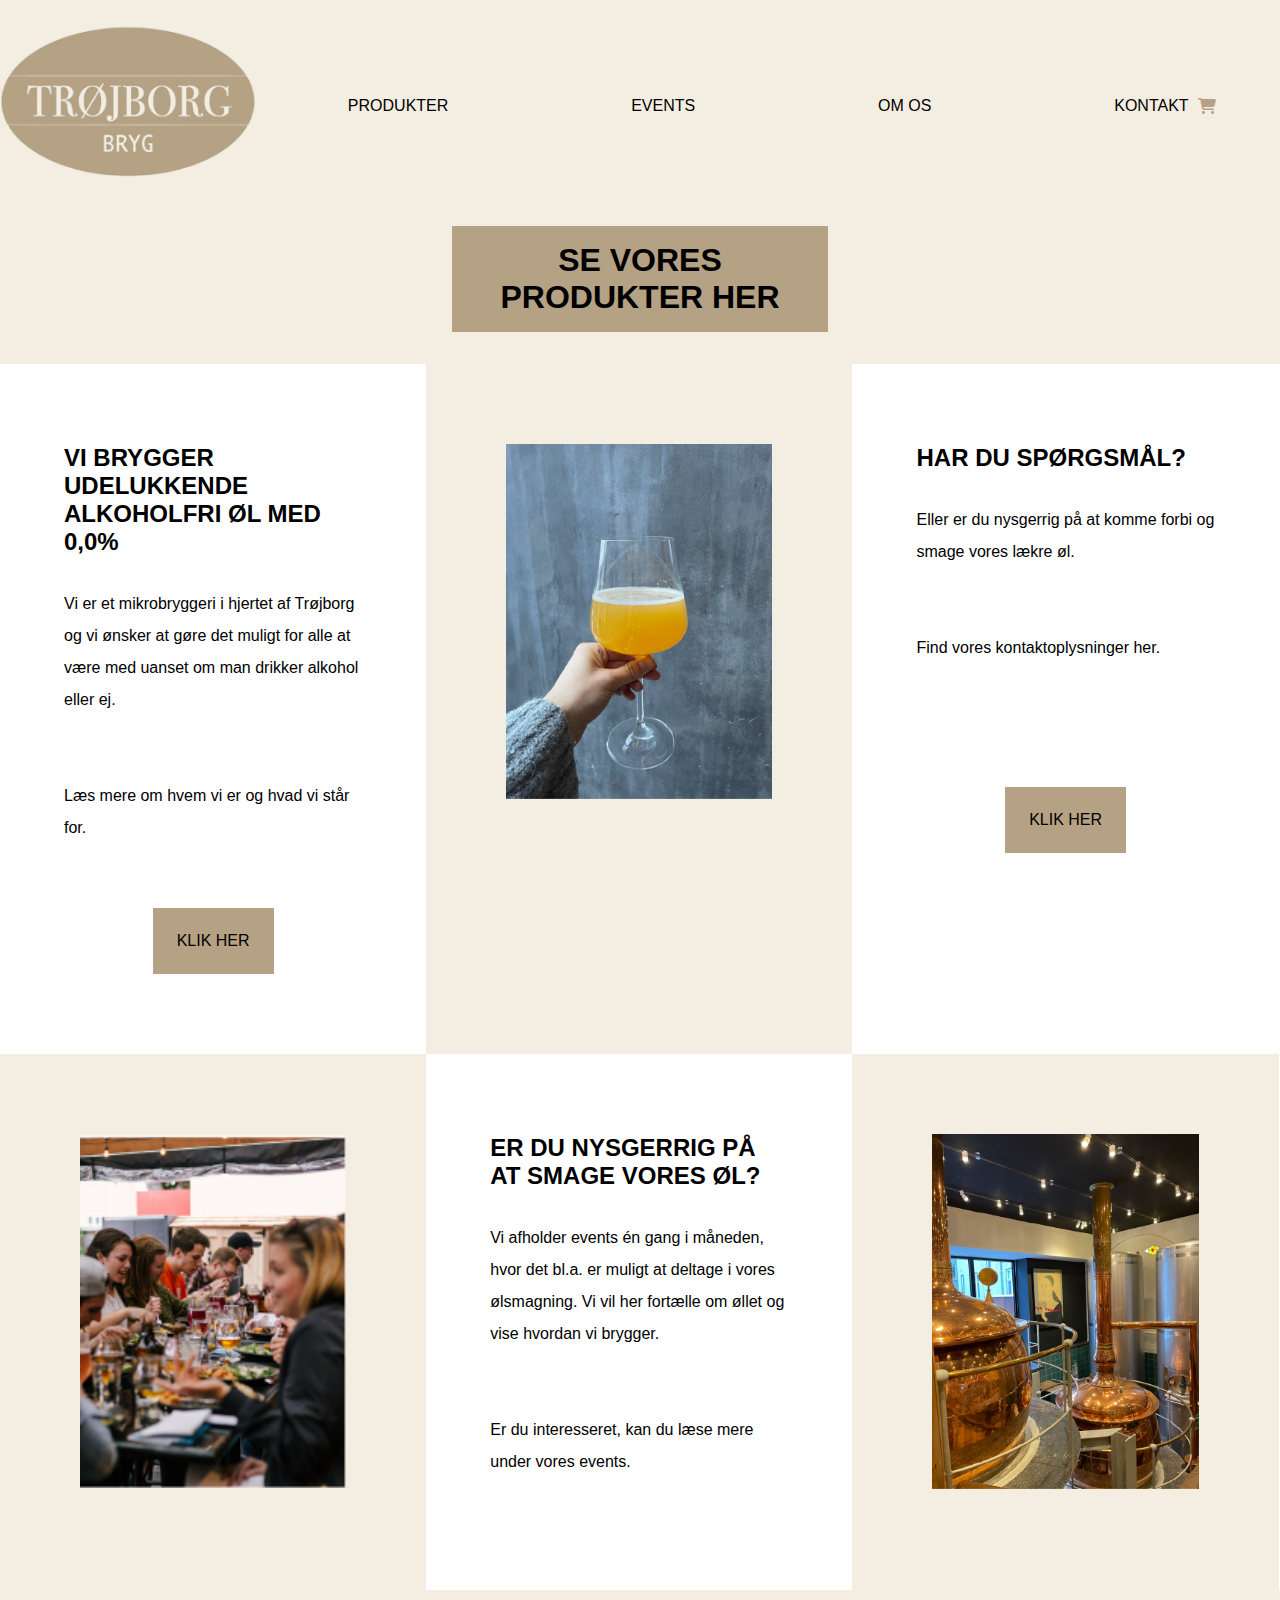
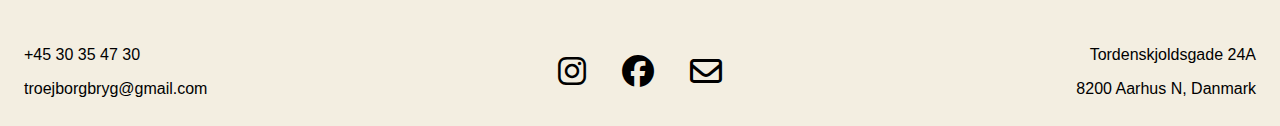
==== index.html @ c744fb50 "Første upload til Github" ====
<!DOCTYPE html>
<html lang="da">
<head>
    <meta charset="UTF-8">
    <meta name="viewport" content="width=device-width, initial-scale=1.0">
    <title>Forside NY</title>
    <link rel="stylesheet" href="https://cdnjs.cloudflare.com/ajax/libs/font-awesome/6.4.2/css/all.min.css">
    <link rel="stylesheet" href="css/style.css">
    <link rel="icon" href="img/logo.webp"> 
</head>
<body>
    <header>
        <nav>
            <div class="logo-container">
              <a href="index.html"><img src="img/logo.webp" alt="" class="logo"></a>
            </div>
            <div class="shopping-container">
              <i class="fa-solid fa-shopping-cart"></i>
            </div>
            <!-- step 12 - adding input tag, label tag and i tag for fontawesome icon -->
            <input type="checkbox" id="check" />
            <!-- step 13 - adding class attribute -->
            <label for="check" class="checkbtn">
              <i class="fa fa-bars"></i>
            </label>
            <!-- END step 12 - adding input tag, label tag and i tag for fontawesome icon -->
            <!-- <label for="logo" class="logo"></label> -->
            
           
            <ul>
              <li id="menu-produkter"><a href="produkter.html">PRODUKTER</a></li>
              <li id="menu-events"><a href="error.html">EVENTS</a></li>
               <li id="menu-om"><a href="om.html">OM OS</a></li>
              <li id="menu-kontakt"><a href="kontakt.html">KONTAKT</a></li>
            </ul>
          </nav>
          
        <!-- <nav>    
                <div class="menu-mobil">
                    <input type="checkbox" id="check">
                    <label for="check" class="checkbtn">
                        <i class="fa-solid fa-bars"></i>
                    </label>
                </div>
                            
                    <ul class="menu-pc">
                        <li id="menu-produkter"><a href="produkter.html">PRODUKTER</a></li>
                        <li id="menu-events"><a href="error.html">EVENTS</a></li>
                              logo -->
                            <!-- <li><a href="index.html" id="navlogo">
                                 <img src="img/logo.webp" alt="Logo"></a>
                            </li> -->
                        <!-- <li id="menu-om"><a href="om.html">OM OS</a></li>
                        <li id="menu-kontakt"><a href="kontakt.html">KONTAKT</a></li>
                    </ul>

                    <a href="#"><i class="fa-solid fa-cart-shopping"></i></a>
        </nav> --> 
    </header>

    
<main>
        <section class="forside-storboks">
            <img src="img/baggrundlemon.webp" alt="Alkoholfri Øl med Citrus">
        <div class="tekstbox">
            <a href="produkter.html"><h1>SE VORES <br> PRODUKTER HER</h1></a>
        </div>
        </section>

        <section class="forside-bokse">
            <div class="forside-boks1">
                <h2>VI BRYGGER UDELUKKENDE ALKOHOLFRI ØL MED 0,0%</h2>
                <p>Vi er et mikrobryggeri i hjertet af Trøjborg og vi ønsker at gøre det muligt for alle at være med uanset om man drikker alkohol eller ej.</p> 
                <p>Læs mere om hvem vi er og hvad vi står for. </p>
                
                <div class="forside-boks1-knap">
                    <a class="forside-boks1-link" href="om.html">KLIK HER</a>
                </div>
            </div>

            <div class="forside-boks2">
                <img class="forside-boks2-billede" src="img/oel-i-glas.webp" alt="Alkoholfri øl i glas">
            </div>

            <div class="forside-boks3">
                <h2>HAR DU SPØRGSMÅL?</h2>
                <p>Eller er du nysgerrig på at komme forbi og smage vores lækre øl. </p>
                <p>Find vores kontaktoplysninger her.</p>
                <div class="forside-boks3-knap">
                    <a class="forside-boks3-link" href="kontakt.html">KLIK HER</a>
                </div>
            </div>

         
            <div class="forside-boks4">
                <img class="forside-boks4-billede" src="img/socialt.webp" alt="Socialt arrangement">
            </div>

            <div class="forside-boks5">
                <h2>ER DU NYSGERRIG PÅ AT SMAGE VORES ØL?</h2>
                    <P>Vi afholder events én gang i måneden, hvor det bl.a. er muligt at deltage i vores ølsmagning. Vi vil her fortælle om øllet og vise hvordan vi brygger.</P>
                    <P>Er du interesseret, kan du læse mere under vores events.  </P>
            </div>

            <div class="forside-boks6">
                <img class="forside-boks6-billede" src="img/stort-bryggeri.webp" alt="Bryggeri">
            </div>
        </section>
</main>

<footer>
        <div class="footer-kontakt">
            <ul>
                <li>+45 30 35 47 30</li>
                <li>troejborgbryg@gmail.com</li>
            </ul>
        </div>

        <div class="social">
            <a href="#"><i class="fab fa-instagram"></i></a>
            <a class="fb" href="#"><i class="fab fa-facebook"></i></a>
            <a href="mailto:mia.s.lauridsen@gmail.com"><i class="fa-regular fa-envelope"></i></a>
        </div>

        <div class="footer-adresse">
            <ul>
                <li>Tordenskjoldsgade 24A</li>
                <li>8200 Aarhus N, Danmark</li>
            </ul>
        </div>
  
</footer>
</body>
</html>
---- css/style.css ----
* {
    padding: 0;
    margin: 0;
    text-decoration: none;
    list-style: none;
    box-sizing: border-box;
    font-family: Arial, Helvetica, sans-serif;
} 
body {
    width: 100%;
}

nav {
    background-color: #f3eee1;
    position: fixed;
    z-index: 5;
    width: 100%;
}

nav ul li {
   margin: 0 2%;
}

nav ul li a {
    display: inline-block; 
    font-size: 1rem;
    color: black;
}

#menu-produkter :hover {
    opacity: 0.2;
  }

#menu-events :hover {
    opacity: 0.2;
}

#menu-om :hover{
    opacity: 0.2;
  }

#menu-kontakt :hover {
    opacity: 0.2;
}

#check {
    display: none;
}

.logo {
    height: 12rem;
}
 
.shopping-container {
    position: absolute;
    right: 10%;
    top: 40%;
    color: #b5a183;
}

.shopping-container:hover {
    opacity: 0.5;
}

.fa-bars {
    position: absolute;
    right: 4%;
    top: 40%;
    color: #b5a183;
}

.fa-bars:hover {
    opacity: 0.5;
}

/*************************************************************************************************************************************/
/********************************************************** FORSIDE ******************************************************************/
/*************************************************************************************************************************************/

/* section med big photo */

.forside-storboks {
    position: relative;
    display: flex;
    flex-direction: column;
    justify-content: center;
    align-items: center;
    background-color: #f3eee1;
}

.forside-storboks img {
    width: 100%;
    padding:9rem 10rem 4rem 10rem;
}

.forside-storboks .tekstbox {
    background-color: #b5a183;
    padding: 1rem 3rem;
    margin-bottom: 2rem;
    text-align: center;
}

.forside-storboks .tekstbox a {
    background-color: #b5a183;
    color: black;
    padding: 1rem 0;
    text-align: center;
}

.forside-storboks .tekstbox a :hover {
    color: #f3eee1;
}

/* De seks bokse */

.forside-bokse {
    display: flex;
    flex-wrap: wrap;
    background-color: white;
    width: 100%;
  }
  
  .forside-bokse .forside-boks1 {
    background-color: white;
    width: 33.3%;
    font-size: 1rem;
    padding: 5rem 4rem;
  }

  .forside-bokse .forside-boks1 p {
    text-align: left;
    font-size: 1rem;
    padding: 2rem 0;
    line-height: 2rem;
  }

  .forside-boks1-knap {
    text-align: center;
  }

  .forside-boks1-link {
    background-color: #b5a183;
    color: black;
    display: inline-block;
    padding: 1.5rem;
    margin-top: 2rem;
  }

  .forside-boks1-knap :hover {
    color: #f3eee1;
  }

  .forside-bokse .forside-boks2 {
    background-color: #f3eee1;
    width: 33.3%;
    font-size: 1rem;
  }

  .forside-bokse img {
    width: 100%;
    padding: 5rem;
  }

  .forside-bokse .forside-boks3 {
    background-color: white;
    width: 33.3%;
    font-size: 1rem;
    padding: 5rem 4rem;
  }

  .forside-bokse .forside-boks3 p {
    text-align: left;
    font-size: 1rem;
    padding: 2rem 0;
    line-height: 2rem;
  }

  .forside-boks3-knap {
    text-align: center;
  }

  .forside-boks3-link {
    background-color: #b5a183;
    color: black;
    display: inline-block;
    padding: 1.5rem;
    margin-top: 5.7rem;
  }

  .forside-boks3-knap :hover {
    color: #f3eee1;
  }


  .forside-bokse .forside-boks4 {
    background-color: #f3eee1;
    width: 33.3%;
    text-align: center;
    font-size: 1rem;
  }

  .forside-bokse .forside-boks4 img {
    width: 100%;
    padding: 5rem;
  }

  .forside-bokse .forside-boks5 {
    background-color: white;
    width: 33.3%;
    text-align: left;
    font-size: 1rem;
    padding: 5rem 4rem;
  }

  .forside-bokse .forside-boks5 p {
    text-align: left;
    font-size: 1rem;
    padding: 2rem 0;
    line-height: 2rem;
  }

  .forside-bokse .forside-boks6 {
    background-color: #f3eee1;
    width: 33.3%;
    text-align: center;
    font-size: 1rem;
  }

  .forside-bokse img {
    width: 100%;
    padding: 5rem;
  }


/*************************************************************************************************************************************/
/********************************************************** PRODUKTER ****************************************************************/
/*************************************************************************************************************************************/

.produkter-overskrift {
    background-color: #f3eee1;
    padding: 12rem 0 2rem 0;
    text-align: center;
}

.produkter-overskrift h1 {
    font-size: 2rem;   
    padding-bottom: 2rem;
    font-family: 'Times New Roman', Times, serif;
}

.produkter-overskrift p {
    padding: 1rem 15%;
}

/* læs mere knap + læs mindre knapper */


#laesmere {
    display: none;
}

#laesmere:checked ~ .content {
    display: block;
}

#laesmere:checked ~ .label-laes {
    display: none;
}

.content {
display: none;
}

/* Produkt varianter */

.produkter-varianter {
    display: flex;
    flex-wrap: wrap;
}

.produkter-citrus {
    background-color: white;
    width: 24%;
    text-align: center;
    font-size: 1rem;
    margin: 0.5rem 0.5%;
}

.produkter-citrus img {
    width: 100%;
 }


 .produkter-citrus-link {
    color: black;
 } 

 .produkter-citrus-link :hover {
    opacity: 0.5;
 }

.produkter-cherry {
    background-color: white;
    width: 24%;
    text-align: center;
    font-size: 1rem;
    margin: 0.5rem 0.5%;
}

.produkter-cherry img {
    width: 100%;
 }

.produkter-kiwi {
    background-color: white;
    width: 24%;
    text-align: center;
    font-size: 1rem; 
    margin: 0.5rem 0.5%;
}

.produkter-kiwi img {
    width: 100%;
 }

.produkter-passion {
    background-color: white;
    width: 24%;
    text-align: center;
    font-size: 1rem;
    margin: 0.5rem 0.5%;
}

.produkter-passion img {
    width: 100%;
 }

 .produkter-varianter h3 {
    font-size: 2rem;
    font-family: 'Times New Roman', Times, serif;
 }

.produkter-knap {
    background-color: #b5a183;
    padding: 0.5rem;
} 

.produkter-knap:hover {
    background-color: #f3eee1;
} 

/*************************************************************************************************************************************/
/********************************************* CITRUS - ALKOHOL FRI ØL MED CITRUS ****************************************************/
/*************************************************************************************************************************************/

.alkoholfri-citrus {
    display: flex;
    flex-wrap: wrap;
    padding-top: 3.5rem;
    width: 100%;
}

.alkoholfri-citrus-billede {
    background-color: white;
    width: 50%;
}

.alkoholfri-citrus-boks1 {
    background-color: white;
    width: 50%;
    text-align: left;
    margin: 9rem 0;
    padding: 0 2rem;
}

.alkoholfri-citrus-boks1 h1 {
    font-size: 2rem;
    padding-bottom: 1rem;
    font-family: 'Times New Roman', Times, serif;
}

.alkoholfri-citrus-knap {
    background-color: #b5a183;
    padding: 2rem 3rem;
    margin: 2rem 60% 2rem 0;
    text-align: center;
}

.alkoholfri-citrus-knap:hover {
    background-color: #f3eee1;
}

.alkoholfri-citrus-boks1 h2 {
    font-size: 1.5rem;
    padding-bottom: 2rem;
}

.alkoholfri-citrus-boks1 p {
    font-size: 1rem;
    line-height: 2rem;
}

.alkoholfri-citrus-indhold {
    color: black;
}

.alkoholfri-citrus-indhold :hover {
    opacity: 0.5;
}
/*************************************************************************************************************************************/
/*********************************************************** OM OS *******************************************************************/
/*************************************************************************************************************************************/

.om-os-overskrift {
    padding-top: 8.5rem;
    background-color: #f3eee1;
    text-align: center;
}

.om-os-overskrift h1 {
    font-size: 2rem;
    padding: 2rem;
    font-family: 'Times New Roman', Times, serif;
}

.om-os-overskrift p {
    font-size: 1rem;
    padding: 1rem 10%;
    line-height: 2rem;
}

.om-os-bokse {
    display: flex;
    flex-wrap: wrap;
}

.om-boks1 {
    background-color: #f3eee1;
    width: 50%;
    text-align: left;
    font-size: 1rem;
    padding: 2rem; 
}

.om-boks1 img {
   width: 100%;
   padding: 0 10%;
}

.om-boks2 {
    background-color: white;
    width: 50%;
    text-align: center;
    font-size: 1rem;
    padding: 2rem 2%;
}

.om-boks2 p {
    background-color: white;
    text-align: left;
    font-size: 1rem;
    padding: 1.5rem 3rem;
}

.om-boks3 {
    background-color: white;
    width: 50%;
    text-align: center;
    font-size: 1rem;
    padding: 2rem 2%; 
}

.om-boks3 p {
    background-color: white;
    text-align: left;
    font-size: 1rem;
    padding: 1.5rem 3rem;
}

.om-boks4 {
    background-color: #f3eee1;
    width: 50%;
    text-align: left;
    font-size: 1rem;
    padding: 2rem; 
}

.om-boks4 img {
    width: 100%;
    padding: 0 10%;
 }

/*************************************************************************************************************************************/
/********************************************************** KONTAKT ******************************************************************/
/*************************************************************************************************************************************/

.kontakt {
    display: flex;
    flex-wrap: wrap;
    padding-top: 9rem;
}

.kontakt-boks1 {
    background-color: white;
    width: 50%;
    text-align: left;
    font-size: 1rem;
    padding: 2rem 0 17rem 1.5rem; 
}

.kontakt-boks1 h1 {
    font-family: 'Times New Roman', Times, serif;
}

.kontakt-boks2 {
    background-color: #f3eee1;;
    width: 50%;
    text-align: center;
    font-size: 1.5rem;
    padding: 2rem 0 0 1.5rem;
}

.kontakt-boks2 p {
    text-align: left;
}

.kontakt-boks3 {
    background-color: #f3eee1;;
    width: 50%;
    text-align: left;
    font-size: 1rem;
    padding: 2rem 0 12rem 1.5rem; 
}

.kontakt-boks3 h2 {
    font-family: 'Times New Roman', Times, serif;
}

.kontakt-boks4 {
    background-color: white;
    width: 50%;
    text-align: center;
    font-size: 1rem;
    padding: 5rem 4rem;
}

.kontakt-boks4 iframe{
    width: 100%;
    height: 20rem;
}

/*************************************************************************************************************************************/
/********************************************************** ERROR ******************************************************************/
/*************************************************************************************************************************************/

.error {
    padding: 13rem 5rem 4rem 5rem;
}

.error-firkant {
    background-color: #f3eee1;
    padding: 10%;
    text-align: center;
}

.error h1 {
    font-size: 3rem;
} 

.error-tekst {
    font-size: 1.5rem;
    padding: 1rem;
}

.error a {
    color: black;
}

/*************************************************************************************************************************************/
/************************************************************* FOOTER ****************************************************************/
/*************************************************************************************************************************************/

footer {
    background-color: #f3eee1;
    display: flex;
    width: 100%;
    height: 8.5rem;
}

footer li {
    padding: 0.5rem;
} 

.footer-kontakt {
    flex-direction: column;
    width: 28.5%;
    text-align: left;
    padding: 3rem 0 1rem 1rem;
} 

.social {
    width: 43%;
    text-align: center;
    padding: 4rem;
}

.social a {
    color: black;
    padding: 1rem;
    font-size: 2rem;
}
 

.footer-adresse {
    flex-direction: column;
    width: 28.5%;
    text-align: right;
    padding: 3rem 1rem 1rem 0;
}


/*************************************************************************************************************************************/
/********************************************************* MEDIA QUERIES *************************************************************/
/*************************************************************************************************************************************/


/***************************************************** MEDIA TIL NAVBAR *************************************************************/

/* computer */
@media only screen and (min-width: 1024px) {
nav ul {
    display: flex;
    justify-content: space-around;
    align-items: flex-start;
    text-align: center;
    } 
    
    nav ul li {
        padding-top: 9.5%;
    }

    .logo-container {
        float: inline-start;
    }

    .fa-bars {
        display: none;
    }

    .shopping-container {
        position: absolute;
        right: 5%;
        top: 50%;
        color: #b5a183;
    }
   
}

/* tablet */
    @media only screen and (min-width: 768px) and (max-width:1023px) {
        .checkbtn {
            display: block;
          }

          ul {
            position: fixed;
            width: 100%;
            height: 100vh;
            background: #b5a183;
            top: 80px;
            left: 0;
            text-align: center;
      
          }
      
        /* Step 18 */
        /* Continuing styling break-point 858px max */
      
          nav ul li {
            display: block;
          }
      
            ul {
            left: 100%;
            transition: all 0.5s;
            }
      
        /* Step 19 */
        /* Continuing styling break-point 858px max */
        /* adding new selector #check:checked~ */
            
          #check:checked ~ ul {
            left: 0;
      
          }
      
        /* Step 20 */
        /* Updating selector - nav ul li */
        /* adding new properties - margin and line-height */
      
        nav ul li {
          margin: 50px 0;
          line-height: 30px;
          }
    
        #check {
            display: none;
        }

        .logo {
            height: 10rem;   
        }

        .fa-bars {
            width: 2rem;
        }

    }

/* mobil */
@media only screen and (min-width: 320px) and (max-width:767px) {
    .checkbtn {
        display: block;
      }
  
      ul {
        position: fixed;
            width: 100%;
            height: 100vh;
            background: #b5a183;
            top: 80px;
            left: 0;
            text-align: center;
  
      }
  
    /* Step 18 */
    /* Continuing styling break-point 858px max */
  
      nav ul li {
        display: block;
      }
  
        ul {
        left: 100%;
        transition: all 0.5s;
        }
  
    /* Step 19 */
    /* Continuing styling break-point 858px max */
    /* adding new selector #check:checked~ */
        
      #check:checked ~ ul {
        left: 0;
  
      }
  
    /* Step 20 */
    /* Updating selector - nav ul li */
    /* adding new properties - margin and line-height */
  
    nav ul li {
      margin: 50px 0;
      line-height: 30px;
      }

    #check {
        display: none;
    }

    .logo {
        height: 8rem;
    }
}
 

/**************************************************** MEDIA TIL FORSIDE *********************************************************/

/* tablet */
@media only screen and (min-width: 768px) and (max-width:1023px) {
    .forside-storboks img {
        padding:10rem 4rem 3rem 4rem;
    }

    .forside-storboks .tekstbox  {
        padding: 1rem 5rem;
    }

    .forside-bokse .forside-boks1 {
        width: 50%;
    }

    .forside-bokse .forside-boks2 {
        width: 50%;
    }

    .forside-bokse .forside-boks3 {
        width: 50%;
    }

    .forside-bokse .forside-boks4 {
        width: 50%;
    }

    .forside-bokse .forside-boks5 {
        width: 50%;
    }

    .forside-bokse .forside-boks6 {
        width: 50%;
    }

}

/* mobil */
@media only screen and (min-width: 320px) and (max-width:767px) {
    .forside-storboks img {
        padding:10rem 2rem 3rem 2rem;
    }

    .forside-storboks .tekstbox  {
        padding: 1rem 3rem;
    }

    .forside-bokse .forside-boks1 {
        width: 100%;
    }

    .forside-bokse .forside-boks2 {
        width: 100%;
    }

    .forside-bokse .forside-boks3 {
        width: 100%;
    }

    .forside-bokse .forside-boks4 {
        width: 100%;
    }

    .forside-bokse .forside-boks5 {
        width: 100%;
    }

    .forside-bokse .forside-boks6 {
        width: 100%;
    }
}


/**************************************************** MEDIA TIL PRODUKTER ********************************************************/

/* tablet */
@media only screen and (min-width: 768px) and (max-width:1023px) {
    .produkter-citrus {
        width: 49%;
    }

    .produkter-cherry {
        width: 49%; 
    }
    
    .produkter-kiwi{
        width: 49%; 
    }

    .produkter-passion{
        width: 49%; 
    }
}

/* mobil */
@media only screen and (min-width: 320px) and (max-width:767px) {
    .produkter-citrus {
        width: 100%;
    }

    .produkter-cherry {
        width: 100%; 
    }
    
    .produkter-kiwi{
        width: 100%; 
    }

    .produkter-passion{
        width: 100%; 
    }
      
}


/***************************************************** MEDIA TIL CITRUS **********************************************************/


/* tablet */
@media only screen and (min-width: 768px) and (max-width:1023px) {
    .alkoholfri-citrus-billede {
        width: 100%;
    }
    
    .alkoholfri-citrus-boks1 {
        width: 100%;
    }
}

/* mobil */
@media only screen and (min-width: 320px) and (max-width:767px) {
    .alkoholfri-citrus-billede {
        width: 100%;
        padding-top: 3.5rem;
    }
    
    .alkoholfri-citrus-boks1 {
        width: 100%;   
    }

    .alkoholfri-citrus-knap {
        padding: 1rem;
        margin: 1rem 2rem 2rem 0;
    }  
}


/***************************************************** MEDIA TIL OM OS **********************************************************/


/* mobil */
@media only screen and (min-width: 320px) and (max-width:767px) {
    .om-boks1 {
        width: 100%;
    }
     
    .om-boks2 {
        width: 100%;
    }

    .om-boks3 {
        width: 100%;
    }

    .om-boks4 {
        width: 100%;
    }
}

/***************************************************** MEDIA TIL KONTAKT **********************************************************/

/* tablet */
@media only screen and (min-width: 768px) and (max-width:1023px) {
    
}

/* mobil */
@media only screen and (min-width: 320px) and (max-width:767px) {
    .kontakt-boks1 {
        width: 100%;
        text-align: center;
        background-color: #f3eee1;
        padding: 2rem 2rem 0 2rem;
    }

    .kontakt-boks2 {
        width: 100%;
        padding: 4rem;
        background-color: #f3eee1;
    }

    .kontakt-boks2 {
        width: 100%;
        padding: 4rem;
    }

    .kontakt-boks3 {
        width: 100%;
        text-align: center;
        background-color: white;
        padding: 2rem 2rem 0 2rem;
    }

    .kontakt-boks2 p {
        text-align: center;
        font-size: 1.3rem;
    }

    .kontakt-boks4 {
        width: 100%;
        padding: 2rem;
    }
}

/***************************************************** MEDIA TIL FOOTER **********************************************************/

/* mobil */
@media only screen and (min-width: 320px) and (max-width:767px) {
   .footer-kontakt {
    font-size: 0.7rem;
   }

   .social {
    padding: 4rem 0;
   }

    .social a {
    font-size: 1rem;
   }

   .footer-adresse {
    font-size: 0.7rem;
    padding: 3rem 0 2rem 0;
   }
}
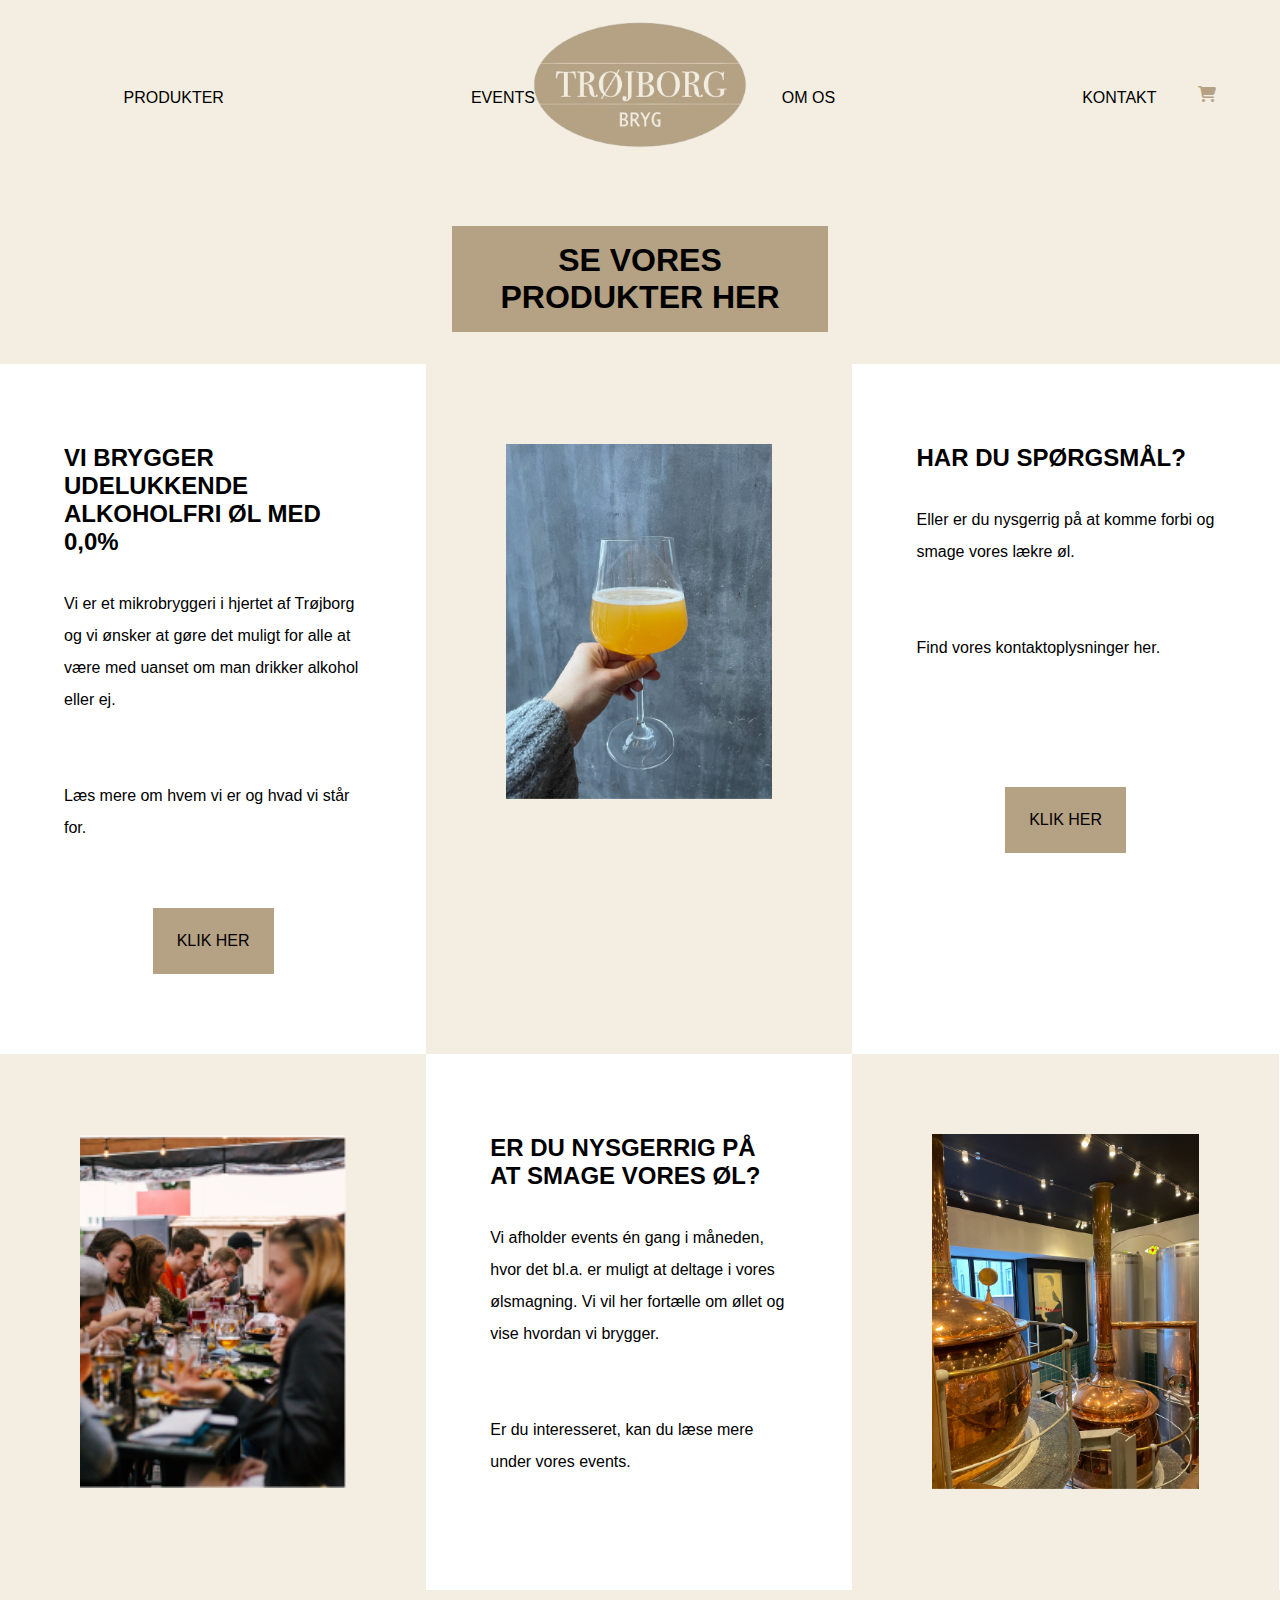
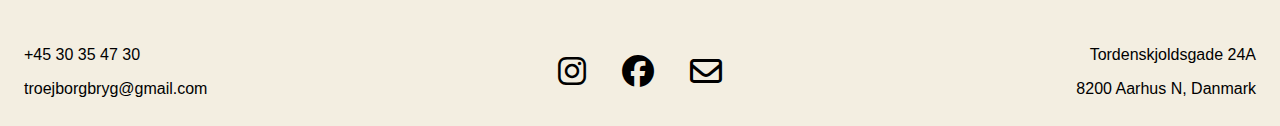
==== commit d8a6c7cf: "Opdateret burgermenu" ====
--- a/index.html
+++ b/index.html
@@ -3,7 +3,7 @@
 <head>
     <meta charset="UTF-8">
     <meta name="viewport" content="width=device-width, initial-scale=1.0">
-    <title>Forside NY</title>
+    <title>Forside</title>
     <link rel="stylesheet" href="https://cdnjs.cloudflare.com/ajax/libs/font-awesome/6.4.2/css/all.min.css">
     <link rel="stylesheet" href="css/style.css">
     <link rel="icon" href="img/logo.webp"> 
@@ -11,51 +11,33 @@
 <body>
     <header>
         <nav>
+            <div class="logo-container-mobil">
+              <a href="index.html"><img src="img/logo.webp" alt="" class="logo-mobil"></a>
+            </div>
+            
             <div class="logo-container">
-              <a href="index.html"><img src="img/logo.webp" alt="" class="logo"></a>
-            </div>
+                <a href="index.html"><img src="img/logo.webp" alt="" class="logo"></a>
+              </div>
+
             <div class="shopping-container">
               <i class="fa-solid fa-shopping-cart"></i>
             </div>
+            
             <!-- step 12 - adding input tag, label tag and i tag for fontawesome icon -->
             <input type="checkbox" id="check" />
+            
             <!-- step 13 - adding class attribute -->
             <label for="check" class="checkbtn">
               <i class="fa fa-bars"></i>
             </label>
-            <!-- END step 12 - adding input tag, label tag and i tag for fontawesome icon -->
-            <!-- <label for="logo" class="logo"></label> -->
-            
            
             <ul>
-              <li id="menu-produkter"><a href="produkter.html">PRODUKTER</a></li>
-              <li id="menu-events"><a href="error.html">EVENTS</a></li>
-               <li id="menu-om"><a href="om.html">OM OS</a></li>
-              <li id="menu-kontakt"><a href="kontakt.html">KONTAKT</a></li>
+                <li id="menu-produkter"><a href="produkter.html">PRODUKTER</a></li>
+                <li id="menu-events"><a href="error.html">EVENTS</a></li>
+                <li id="menu-om"><a href="om.html">OM OS</a></li>
+                <li id="menu-kontakt"><a href="kontakt.html">KONTAKT</a></li>
             </ul>
-          </nav>
-          
-        <!-- <nav>    
-                <div class="menu-mobil">
-                    <input type="checkbox" id="check">
-                    <label for="check" class="checkbtn">
-                        <i class="fa-solid fa-bars"></i>
-                    </label>
-                </div>
-                            
-                    <ul class="menu-pc">
-                        <li id="menu-produkter"><a href="produkter.html">PRODUKTER</a></li>
-                        <li id="menu-events"><a href="error.html">EVENTS</a></li>
-                              logo -->
-                            <!-- <li><a href="index.html" id="navlogo">
-                                 <img src="img/logo.webp" alt="Logo"></a>
-                            </li> -->
-                        <!-- <li id="menu-om"><a href="om.html">OM OS</a></li>
-                        <li id="menu-kontakt"><a href="kontakt.html">KONTAKT</a></li>
-                    </ul>
-
-                    <a href="#"><i class="fa-solid fa-cart-shopping"></i></a>
-        </nav> --> 
+        </nav>
     </header>
 
     
--- a/css/style.css
+++ b/css/style.css
@@ -628,15 +628,13 @@
 
 /* computer */
 @media only screen and (min-width: 1024px) {
-nav ul {
-    display: flex;
-    justify-content: space-around;
-    align-items: flex-start;
-    text-align: center;
+    nav ul {
+        display: flex;
+        justify-content: space-around;
     } 
-    
+
     nav ul li {
-        padding-top: 9.5%;
+        margin-top: -6.5%;
     }
 
     .logo-container {
@@ -653,7 +651,22 @@
         top: 50%;
         color: #b5a183;
     }
-   
+
+    .logo-container {
+        display: none;
+    }
+
+    .logo-container-mobil {
+        display: flex;
+        justify-content: center;
+        width: 100%;
+        padding-bottom: 0.5rem;
+    }
+
+    .logo-mobil {
+        height: 10rem;
+    }
+
 }
 
 /* tablet */
@@ -713,6 +726,10 @@
 
         .fa-bars {
             width: 2rem;
+        }
+
+        .logo-container-mobil {
+            display: none;
         }
 
     }
@@ -771,6 +788,11 @@
     .logo {
         height: 8rem;
     }
+
+    .logo-container-mobil {
+        display: none;
+    }
+    
 }
  
 
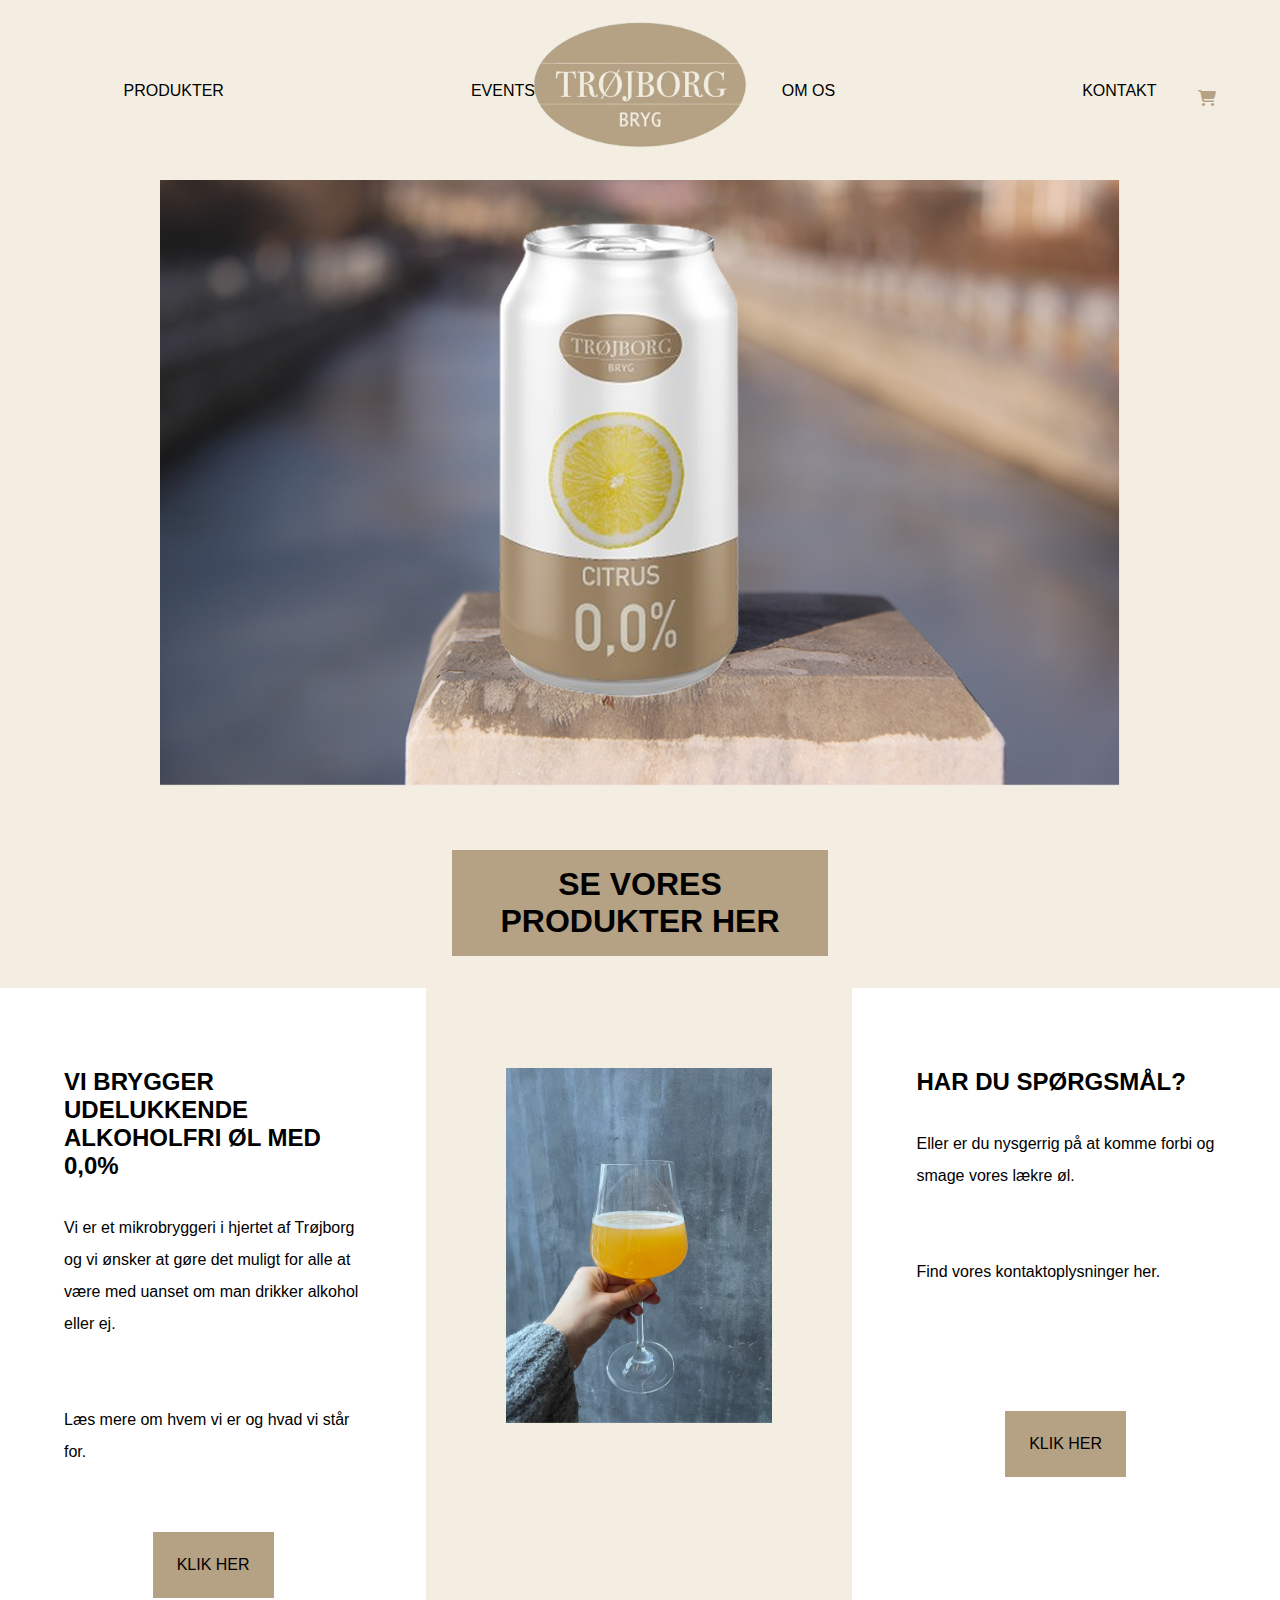
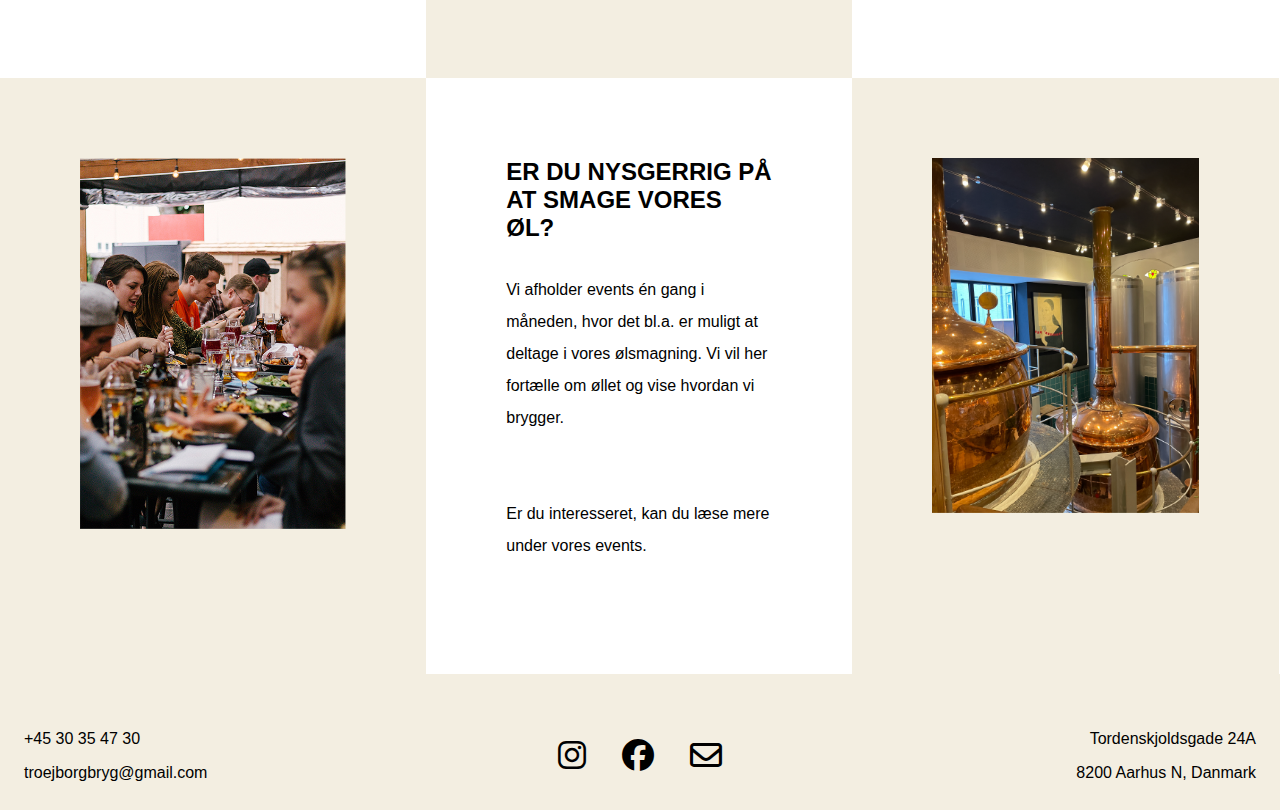
==== commit 7d6ad858: "Tilføjelse af kommentarer + tilrettelser" ====
--- a/index.html
+++ b/index.html
@@ -7,30 +7,42 @@
     <link rel="stylesheet" href="https://cdnjs.cloudflare.com/ajax/libs/font-awesome/6.4.2/css/all.min.css">
     <link rel="stylesheet" href="css/style.css">
     <link rel="icon" href="img/logo.webp"> 
+
+    <!-- meta for lokation -->
+    <meta name="geo.region" content="DK-82">
+    <meta name="geo.placename" content="Midtjylland">
+    <meta name="geo.position" content="56.1633;10.20361">
+    <meta name="ICBM" content="56.1633, 10.20361">
+    <!-- meta for forfatter -->
+    <meta name="author" content="Mia Smaakjær Lauridsen">
+    <!-- meta for beskrivelse af website -->
+    <meta name="description" content="Trøjborg Bryg producerer friske alkoholfri øl med en alkoholprocent på 0,0">
+
 </head>
 <body>
+
     <header>
+        <!-- her starter min navigationsbar -->
         <nav>
+            <!-- logo computer -->
             <div class="logo-container-mobil">
-              <a href="index.html"><img src="img/logo.webp" alt="" class="logo-mobil"></a>
+              <a href="index.html"><img src="img/logo.webp" alt="Logo" class="logo-mobil"></a>
             </div>
-            
+            <!-- logo mobil -->
             <div class="logo-container">
-                <a href="index.html"><img src="img/logo.webp" alt="" class="logo"></a>
+                <a href="index.html"><img src="img/logo.webp" alt="Logo" class="logo"></a>
               </div>
-
+              <!-- indkøbskurv -->
             <div class="shopping-container">
               <i class="fa-solid fa-shopping-cart"></i>
             </div>
+            <!-- burgermenu -->
+            <input type="checkbox" id="check">
             
-            <!-- step 12 - adding input tag, label tag and i tag for fontawesome icon -->
-            <input type="checkbox" id="check" />
-            
-            <!-- step 13 - adding class attribute -->
             <label for="check" class="checkbtn">
               <i class="fa fa-bars"></i>
             </label>
-           
+           <!-- menupunkter -->
             <ul>
                 <li id="menu-produkter"><a href="produkter.html">PRODUKTER</a></li>
                 <li id="menu-events"><a href="error.html">EVENTS</a></li>
@@ -38,17 +50,20 @@
                 <li id="menu-kontakt"><a href="kontakt.html">KONTAKT</a></li>
             </ul>
         </nav>
+        <!-- her slutter min navigationsbar -->
     </header>
 
     
 <main>
+        <!-- big photo med knap under -->
         <section class="forside-storboks">
-            <img src="img/baggrundlemon.webp" alt="Alkoholfri Øl med Citrus">
+            <img src="img/baggrundlemon2.webp" alt="Alkoholfri Øl med Citrus">
         <div class="tekstbox">
             <a href="produkter.html"><h1>SE VORES <br> PRODUKTER HER</h1></a>
         </div>
         </section>
 
+        <!-- seks bokse -->
         <section class="forside-bokse">
             <div class="forside-boks1">
                 <h2>VI BRYGGER UDELUKKENDE ALKOHOLFRI ØL MED 0,0%</h2>
@@ -90,27 +105,33 @@
         </section>
 </main>
 
+<!-- her starter min footer -->
 <footer>
-        <div class="footer-kontakt">
-            <ul>
-                <li>+45 30 35 47 30</li>
-                <li>troejborgbryg@gmail.com</li>
-            </ul>
-        </div>
+    <!-- kontaktoplysninger -->
+    <div class="footer-kontakt">
+        <ul>
+            <li>+45 30 35 47 30</li>
+            <li>troejborgbryg@gmail.com</li>
+        </ul>
+    </div>
 
-        <div class="social">
-            <a href="#"><i class="fab fa-instagram"></i></a>
-            <a class="fb" href="#"><i class="fab fa-facebook"></i></a>
-            <a href="mailto:mia.s.lauridsen@gmail.com"><i class="fa-regular fa-envelope"></i></a>
-        </div>
+    <!-- sociale medier -->
+    <div class="social">
+        <a href="#"><i class="fab fa-instagram"></i></a>
+        <a class="fb" href="#"><i class="fab fa-facebook"></i></a>
+        <a href="mailto:mia.s.lauridsen@gmail.com"><i class="fa-regular fa-envelope"></i></a>
+    </div>
 
-        <div class="footer-adresse">
-            <ul>
-                <li>Tordenskjoldsgade 24A</li>
-                <li>8200 Aarhus N, Danmark</li>
-            </ul>
-        </div>
-  
+    <!-- adresse -->
+    <div class="footer-adresse">
+        <ul>
+            <li>Tordenskjoldsgade 24A</li>
+            <li>8200 Aarhus N, Danmark</li>
+        </ul>
+    </div>
+
 </footer>
+<!-- her slutter min footer -->
+
 </body>
 </html>--- a/css/style.css
+++ b/css/style.css
@@ -10,9 +10,13 @@
     width: 100%;
 }
 
+/*************************************************************************************************************************************/
+/******************************************************* NAVIGATIONSBAR **************************************************************/
+/*************************************************************************************************************************************/
+
 nav {
     background-color: #f3eee1;
-    position: fixed;
+    position: fixed; /* fixed gør at navigationsbaren sidder fast, når man scroller på siden */
     z-index: 5;
     width: 100%;
 }
@@ -27,6 +31,7 @@
     color: black;
 }
 
+/* ændrer farvens gennemsigtighed på menupunkterne, når man holder musen over */
 #menu-produkter :hover {
     opacity: 0.2;
   }
@@ -44,7 +49,7 @@
 }
 
 #check {
-    display: none;
+    display: none; 
 }
 
 .logo {
@@ -101,10 +106,8 @@
 }
 
 .forside-storboks .tekstbox a {
-    background-color: #b5a183;
     color: black;
     padding: 1rem 0;
-    text-align: center;
 }
 
 .forside-storboks .tekstbox a :hover {
@@ -115,14 +118,14 @@
 
 .forside-bokse {
     display: flex;
-    flex-wrap: wrap;
+    flex-wrap: wrap; /* har brugt flex-wrap: wrap, så mine bokse automatisk flyttes ned på næste linje, når bredden er 100% */
     background-color: white;
     width: 100%;
   }
   
   .forside-bokse .forside-boks1 {
     background-color: white;
-    width: 33.3%;
+    width: 33.3%; /* har sat bredden til 33%, så der ligger tre bokse ved siden af hinanden */
     font-size: 1rem;
     padding: 5rem 4rem;
   }
@@ -209,7 +212,7 @@
     width: 33.3%;
     text-align: left;
     font-size: 1rem;
-    padding: 5rem 4rem;
+    padding: 5rem;
   }
 
   .forside-bokse .forside-boks5 p {
@@ -252,35 +255,37 @@
     padding: 1rem 15%;
 }
 
-/* læs mere knap + læs mindre knapper */
-
-
+/* læs mere knap + vis mindre knap i overskriften */
 #laesmere {
-    display: none;
+    display: none; /* gør at det lille afkrydsningsikon forsvinder */
 }
 
 #laesmere:checked ~ .content {
-    display: block;
+    display: block; /* gør at teksten kommer frem, når man trykker læs mere*/
 }
 
 #laesmere:checked ~ .label-laes {
-    display: none;
+    display: none; /* gør at teksten forsvinder, når man trykker vis mindre*/
 }
 
 .content {
-display: none;
+display: none; /* gør at teksten er skjult, når man ikke aktivt har trykket på læs mere*/
+}
+
+.label-laes:hover {
+    opacity: 0.5;
 }
 
 /* Produkt varianter */
 
 .produkter-varianter {
     display: flex;
-    flex-wrap: wrap;
+    flex-wrap: wrap; /* har brugt flex-wrap: wrap, så mine bokse automatisk flyttes ned på næste linje, når bredden er 100% */
 }
 
 .produkter-citrus {
     background-color: white;
-    width: 24%;
+    width: 24%; /* har sat bredden til 24%, så der ligger fire bokse ved siden af hinanden, med lidt mellemrum mellem hver */
     text-align: center;
     font-size: 1rem;
     margin: 0.5rem 0.5%;
@@ -289,7 +294,6 @@
 .produkter-citrus img {
     width: 100%;
  }
-
 
  .produkter-citrus-link {
     color: black;
@@ -333,6 +337,11 @@
 
 .produkter-passion img {
     width: 100%;
+ }
+
+ .produkter-varianter h2 {
+    font-size: 2rem;
+    font-family: 'Times New Roman', Times, serif;
  }
 
  .produkter-varianter h3 {
@@ -355,21 +364,21 @@
 
 .alkoholfri-citrus {
     display: flex;
-    flex-wrap: wrap;
+    flex-wrap: wrap; /* har brugt flex-wrap: wrap, så mine bokse automatisk flyttes ned på næste linje, når bredden er 100% */
     padding-top: 3.5rem;
     width: 100%;
 }
 
 .alkoholfri-citrus-billede {
     background-color: white;
+    width: 50%; /* har sat bredden til 50%, så der ligger to bokse ved siden af hinanden */
+}
+
+.alkoholfri-citrus-boks1 {
+    background-color: white;
     width: 50%;
-}
-
-.alkoholfri-citrus-boks1 {
-    background-color: white;
-    width: 50%;
-    text-align: left;
-    margin: 9rem 0;
+    text-align: left;
+    margin: 7rem 0;
     padding: 0 2rem;
 }
 
@@ -431,12 +440,12 @@
 
 .om-os-bokse {
     display: flex;
-    flex-wrap: wrap;
+    flex-wrap: wrap; /* har brugt flex-wrap: wrap, så mine bokse automatisk flyttes ned på næste linje, når bredden er 100% */
 }
 
 .om-boks1 {
     background-color: #f3eee1;
-    width: 50%;
+    width: 50%; /* har sat bredden til 50%, så der ligger to bokse ved siden af hinanden */
     text-align: left;
     font-size: 1rem;
     padding: 2rem; 
@@ -495,14 +504,14 @@
 /*************************************************************************************************************************************/
 
 .kontakt {
-    display: flex;
-    flex-wrap: wrap;
+    display: flex; 
+    flex-wrap: wrap; /* har brugt flex-wrap: wrap, så mine bokse automatisk flyttes ned på næste linje, når bredden er 100% */
     padding-top: 9rem;
 }
 
 .kontakt-boks1 {
     background-color: white;
-    width: 50%;
+    width: 50%; /* har sat bredden til 50%, så der ligger to bokse ved siden af hinanden */
     text-align: left;
     font-size: 1rem;
     padding: 2rem 0 17rem 1.5rem; 
@@ -514,7 +523,7 @@
 
 .kontakt-boks2 {
     background-color: #f3eee1;;
-    width: 50%;
+    width: 50%; 
     text-align: center;
     font-size: 1.5rem;
     padding: 2rem 0 0 1.5rem;
@@ -631,10 +640,11 @@
     nav ul {
         display: flex;
         justify-content: space-around;
+        margin-top: -7%;
     } 
 
     nav ul li {
-        margin-top: -6.5%;
+        padding-bottom: 5rem;
     }
 
     .logo-container {
@@ -677,43 +687,22 @@
 
           ul {
             position: fixed;
-            width: 100%;
+            width: 100%; 
             height: 100vh;
             background: #b5a183;
-            top: 80px;
-            left: 0;
             text-align: center;
-      
+            left: 100%;
+            transition: all 0.5s;
           }
-      
-        /* Step 18 */
-        /* Continuing styling break-point 858px max */
       
           nav ul li {
             display: block;
+            margin: 50px 0;
+            line-height: 30px;
           }
-      
-            ul {
-            left: 100%;
-            transition: all 0.5s;
-            }
-      
-        /* Step 19 */
-        /* Continuing styling break-point 858px max */
-        /* adding new selector #check:checked~ */
             
           #check:checked ~ ul {
-            left: 0;
-      
-          }
-      
-        /* Step 20 */
-        /* Updating selector - nav ul li */
-        /* adding new properties - margin and line-height */
-      
-        nav ul li {
-          margin: 50px 0;
-          line-height: 30px;
+            left: 0; /* gør at burgermenuen folder helt ud på siden*/
           }
     
         #check {
@@ -731,7 +720,6 @@
         .logo-container-mobil {
             display: none;
         }
-
     }
 
 /* mobil */
@@ -745,39 +733,22 @@
             width: 100%;
             height: 100vh;
             background: #b5a183;
-            top: 80px;
-            left: 0;
             text-align: center;
-  
+            left: 100%;
+            transition: all 0.5s;
       }
-  
-    /* Step 18 */
-    /* Continuing styling break-point 858px max */
   
       nav ul li {
         display: block;
       }
-  
-        ul {
-        left: 100%;
-        transition: all 0.5s;
-        }
-  
-    /* Step 19 */
-    /* Continuing styling break-point 858px max */
-    /* adding new selector #check:checked~ */
+
         
       #check:checked ~ ul {
-        left: 0;
-  
+        left: 0; /* gør at burgermenuen folder helt ud på siden*/
       }
   
-    /* Step 20 */
-    /* Updating selector - nav ul li */
-    /* adding new properties - margin and line-height */
-  
     nav ul li {
-      margin: 50px 0;
+      margin: 50px 0; 
       line-height: 30px;
       }
 
@@ -792,7 +763,6 @@
     .logo-container-mobil {
         display: none;
     }
-    
 }
  
 
@@ -808,6 +778,7 @@
         padding: 1rem 5rem;
     }
 
+    /* her ændres alle de små bokse, så de kommer til at fylde 50% i bredden, så der er to boks ved siden af hinanden*/
     .forside-bokse .forside-boks1 {
         width: 50%;
     }
@@ -844,6 +815,7 @@
         padding: 1rem 3rem;
     }
 
+/* her ændres alle de små bokse til at fylde 100% i bredden, så alle bokse kommer til at ligge under hinanden*/
     .forside-bokse .forside-boks1 {
         width: 100%;
     }
@@ -874,6 +846,8 @@
 
 /* tablet */
 @media only screen and (min-width: 768px) and (max-width:1023px) {
+    
+    /* her ændres hvert produkt til at fylde 49% i bredden, så der er to produkter ved siden af hinanden med lidt luft mellem dem */
     .produkter-citrus {
         width: 49%;
     }
@@ -893,6 +867,8 @@
 
 /* mobil */
 @media only screen and (min-width: 320px) and (max-width:767px) {
+    
+    /* her ændres hvert produkt til at fylde 100% i bredden, så alle produkter ligger under hinanden */
     .produkter-citrus {
         width: 100%;
     }
@@ -917,6 +893,7 @@
 
 /* tablet */
 @media only screen and (min-width: 768px) and (max-width:1023px) {
+    /* her sættes bredden af hhv. billede og tekst til 100%, så de kommer under hinanden */
     .alkoholfri-citrus-billede {
         width: 100%;
     }
@@ -928,6 +905,7 @@
 
 /* mobil */
 @media only screen and (min-width: 320px) and (max-width:767px) {
+    /* her sættes bredden af hhv. billede og tekst til 100%, så de kommer under hinanden */
     .alkoholfri-citrus-billede {
         width: 100%;
         padding-top: 3.5rem;
@@ -949,6 +927,7 @@
 
 /* mobil */
 @media only screen and (min-width: 320px) and (max-width:767px) {
+    /* alle bokse bliver sat til 100%, så de kommer under hinanden */
     .om-boks1 {
         width: 100%;
     }
@@ -968,13 +947,9 @@
 
 /***************************************************** MEDIA TIL KONTAKT **********************************************************/
 
-/* tablet */
-@media only screen and (min-width: 768px) and (max-width:1023px) {
-    
-}
-
 /* mobil */
 @media only screen and (min-width: 320px) and (max-width:767px) {
+    /* alle bokse bliver sat til 100%, så de kommer under hinanden */
     .kontakt-boks1 {
         width: 100%;
         text-align: center;
@@ -1012,6 +987,8 @@
 }
 
 /***************************************************** MEDIA TIL FOOTER **********************************************************/
+
+
 
 /* mobil */
 @media only screen and (min-width: 320px) and (max-width:767px) {
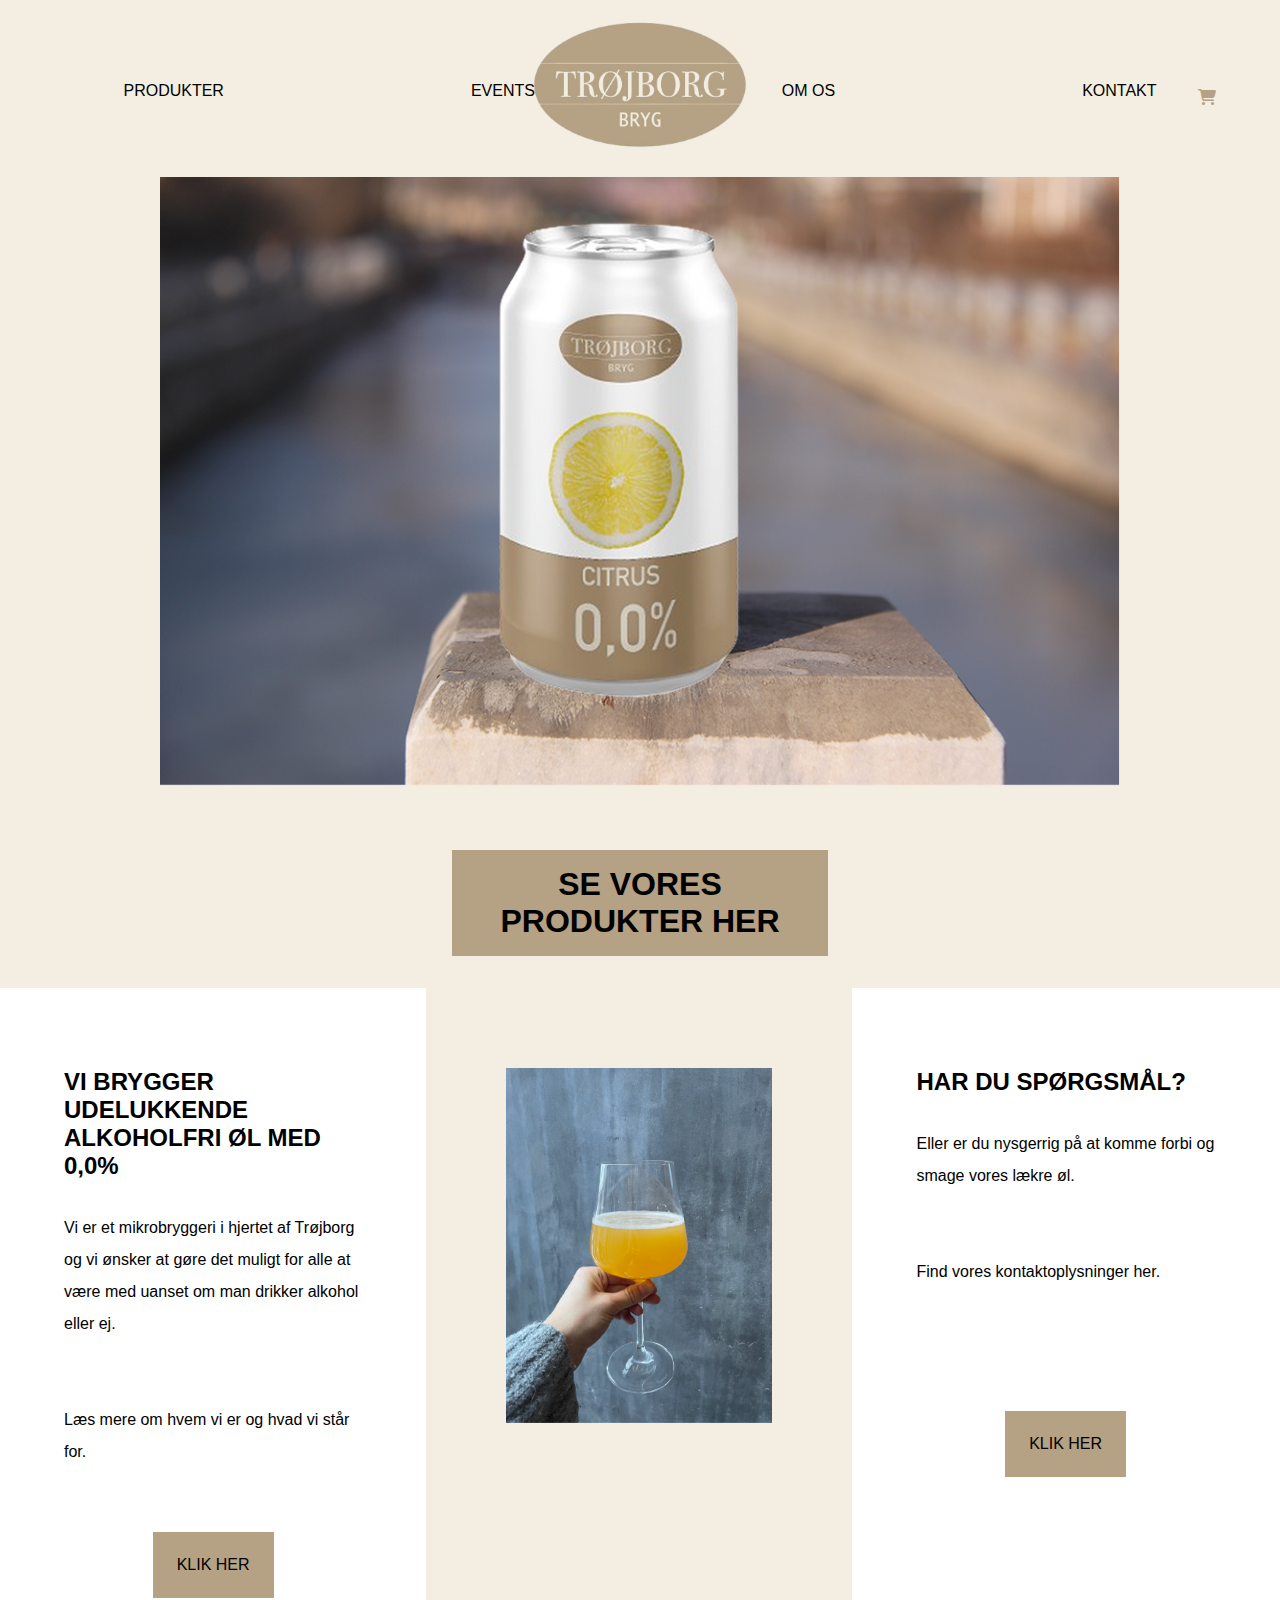
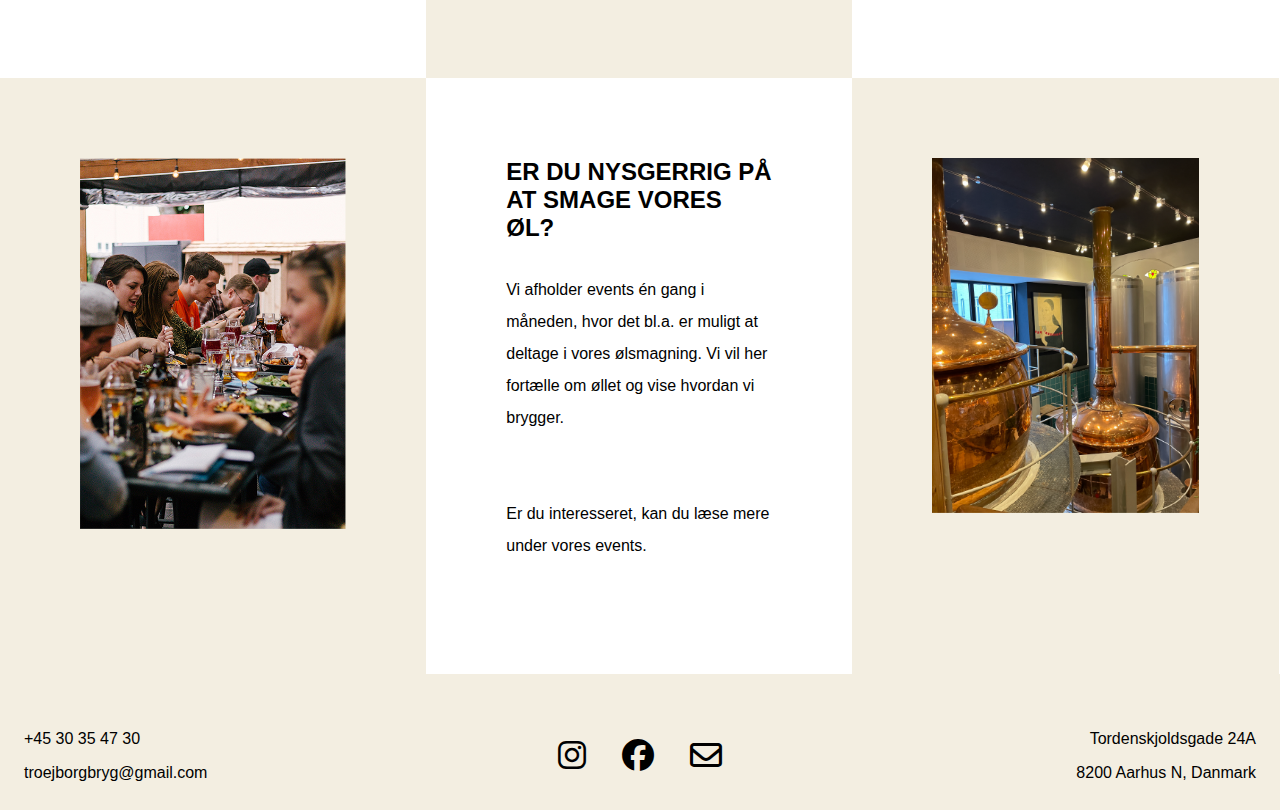
==== commit e00005e5: "justeringer i footer" ====
--- a/index.html
+++ b/index.html
@@ -117,8 +117,8 @@
 
     <!-- sociale medier -->
     <div class="social">
-        <a href="#"><i class="fab fa-instagram"></i></a>
-        <a class="fb" href="#"><i class="fab fa-facebook"></i></a>
+        <a href="https://www.instagram.com/" target="_blank"><i class="fab fa-instagram"></i></a>
+        <a class="fb" href="https://www.facebook.com/?locale=da_DK" target="_blank"><i class="fab fa-facebook"></i></a>
         <a href="mailto:mia.s.lauridsen@gmail.com"><i class="fa-regular fa-envelope"></i></a>
     </div>
 
--- a/css/style.css
+++ b/css/style.css
@@ -367,11 +367,14 @@
     flex-wrap: wrap; /* har brugt flex-wrap: wrap, så mine bokse automatisk flyttes ned på næste linje, når bredden er 100% */
     padding-top: 3.5rem;
     width: 100%;
+    margin-top: 0%;
+    background-color: white;
 }
 
 .alkoholfri-citrus-billede {
     background-color: white;
     width: 50%; /* har sat bredden til 50%, så der ligger to bokse ved siden af hinanden */
+    
 }
 
 .alkoholfri-citrus-boks1 {
@@ -641,11 +644,8 @@
         display: flex;
         justify-content: space-around;
         margin-top: -7%;
+        margin-bottom: 6%;
     } 
-
-    nav ul li {
-        padding-bottom: 5rem;
-    }
 
     .logo-container {
         float: inline-start;
@@ -891,6 +891,7 @@
 /***************************************************** MEDIA TIL CITRUS **********************************************************/
 
 
+
 /* tablet */
 @media only screen and (min-width: 768px) and (max-width:1023px) {
     /* her sættes bredden af hhv. billede og tekst til 100%, så de kommer under hinanden */
@@ -955,6 +956,7 @@
         text-align: center;
         background-color: #f3eee1;
         padding: 2rem 2rem 0 2rem;
+        margin-top: -2%;
     }
 
     .kontakt-boks2 {
